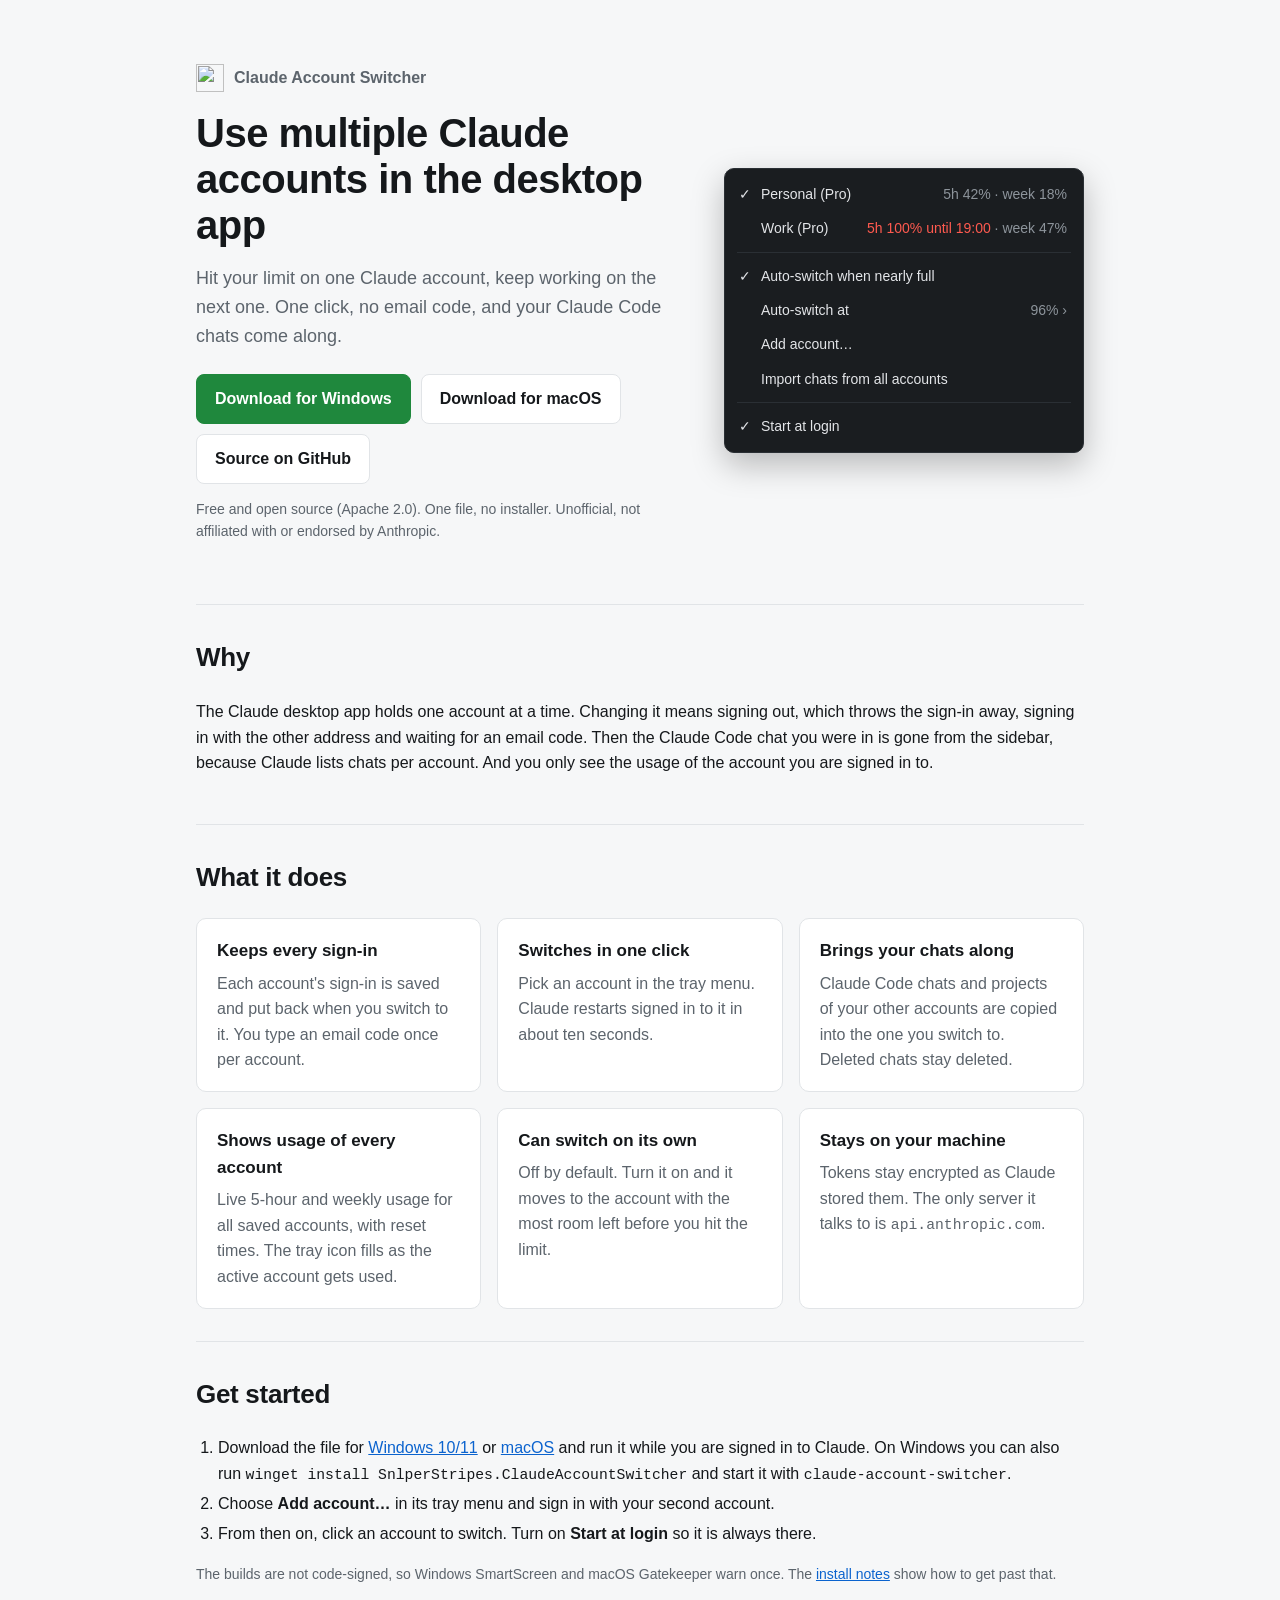
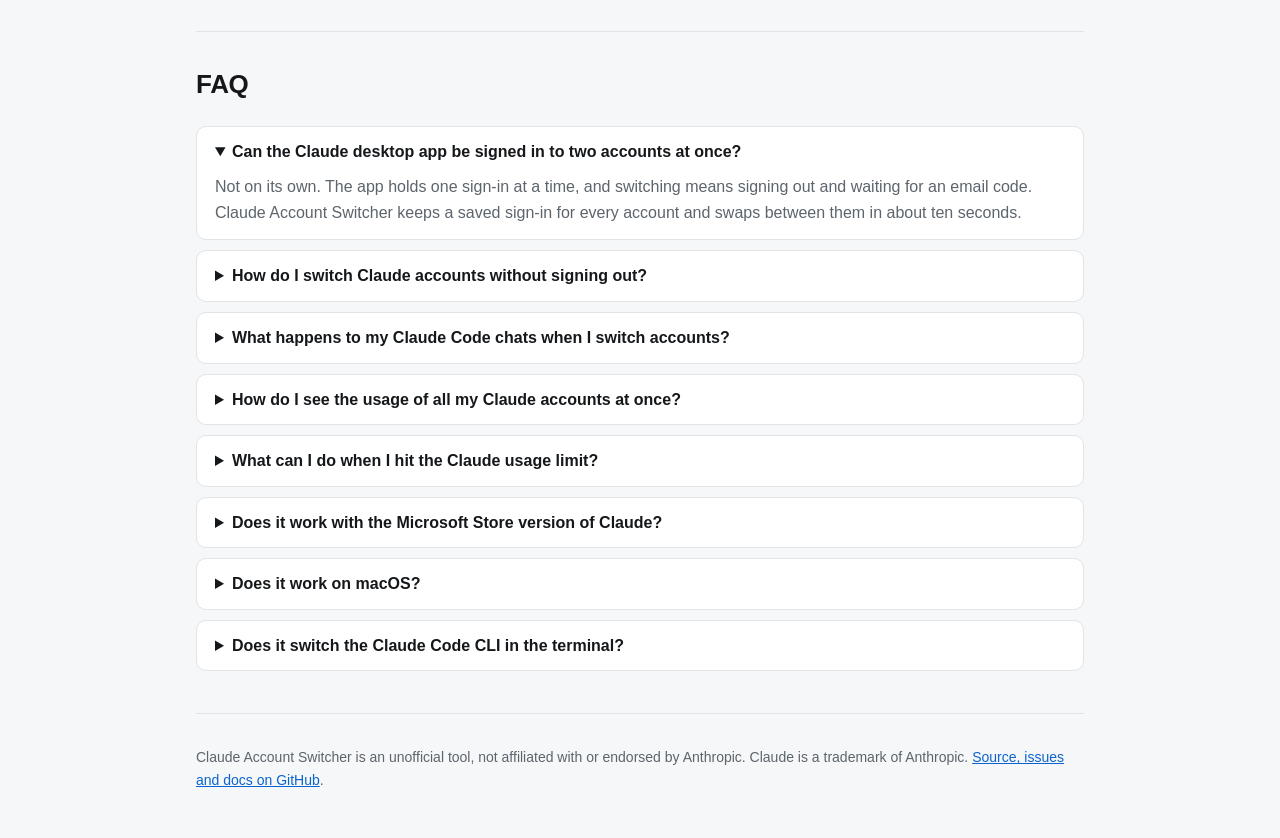
==== docs/index.html @ 1745440b "Mention the winget package in the README and on the landing page SnlperStripes.ClaudeAccountSwitcher" ====
<!doctype html>
<html lang="en">
<head>
<meta charset="utf-8">
<meta name="viewport" content="width=device-width, initial-scale=1">
<title>Claude Account Switcher: use multiple Claude accounts in the desktop app</title>
<meta name="description" content="Free tray tool for Windows and macOS. Switch the Claude desktop app between accounts in one click, without signing out or waiting for an email code. Claude Code chats come along, and you see the live usage of every account.">
<link rel="canonical" href="https://snlperstripes.github.io/claude-account-switcher/">
<link rel="icon" href="mark.svg" type="image/svg+xml">
<meta name="theme-color" content="#0E1012">

<meta property="og:type" content="website">
<meta property="og:title" content="Claude Account Switcher: use multiple Claude accounts in the desktop app">
<meta property="og:description" content="Switch the Claude desktop app between accounts in one click. No email code, your Claude Code chats come along, live usage of every account.">
<meta property="og:url" content="https://snlperstripes.github.io/claude-account-switcher/">
<meta property="og:image" content="https://snlperstripes.github.io/claude-account-switcher/social-preview.png">
<meta name="twitter:card" content="summary_large_image">

<script type="application/ld+json">
{
  "@context": "https://schema.org",
  "@graph": [
    {
      "@type": "SoftwareApplication",
      "name": "Claude Account Switcher",
      "description": "Tray tool that switches the Claude desktop app between accounts in one click, keeps every sign-in, carries Claude Code chats and projects across accounts and shows the live usage of every account. Unofficial, not affiliated with Anthropic.",
      "applicationCategory": "UtilitiesApplication",
      "operatingSystem": "Windows 10, Windows 11, macOS",
      "url": "https://snlperstripes.github.io/claude-account-switcher/",
      "downloadUrl": "https://github.com/SnlperStripes/claude-account-switcher/releases/latest",
      "license": "https://www.apache.org/licenses/LICENSE-2.0",
      "isAccessibleForFree": true,
      "offers": { "@type": "Offer", "price": "0", "priceCurrency": "USD" },
      "author": { "@type": "Person", "name": "SnlperStripes", "url": "https://github.com/SnlperStripes" },
      "sameAs": ["https://github.com/SnlperStripes/claude-account-switcher"]
    },
    {
      "@type": "FAQPage",
      "mainEntity": [
        { "@type": "Question", "name": "Can the Claude desktop app be signed in to two accounts at once?",
          "acceptedAnswer": { "@type": "Answer", "text": "Not on its own. The app holds one sign-in at a time, and switching means signing out and waiting for an email code. Claude Account Switcher keeps a saved sign-in for every account and swaps between them in about ten seconds." } },
        { "@type": "Question", "name": "How do I switch Claude accounts without signing out?",
          "acceptedAnswer": { "@type": "Answer", "text": "Install Claude Account Switcher, add each account once with Add account, then pick an account from the tray menu. You never use Sign out again." } },
        { "@type": "Question", "name": "What happens to my Claude Code chats when I switch accounts?",
          "acceptedAnswer": { "@type": "Answer", "text": "They come along. The switcher copies the chat list and projects of your other accounts into the one you switch to, so the chat you were in shows up in the sidebar and you can keep going." } },
        { "@type": "Question", "name": "How do I see the usage of all my Claude accounts at once?",
          "acceptedAnswer": { "@type": "Answer", "text": "The tray menu shows 5-hour and weekly usage of every saved account, live, with when each limit resets." } },
        { "@type": "Question", "name": "Does it work with the Microsoft Store version of Claude?",
          "acceptedAnswer": { "@type": "Answer", "text": "Yes. It finds the Store app's real data folder and works with the direct download too, on Windows 10 and 11." } },
        { "@type": "Question", "name": "Does it switch the Claude Code CLI in the terminal?",
          "acceptedAnswer": { "@type": "Answer", "text": "No. It switches the Claude desktop app, including the Claude Code chats inside it. The claude command in a terminal keeps its own sign-in." } }
      ]
    }
  ]
}
</script>

<style>
  :root {
    --bg: #F6F7F8; --surface: #FFFFFF; --border: #E1E4E7; --text: #15181B; --muted: #5C646C;
    --menu-bg: #1A1D20; --menu-border: #2A2F34; --menu-text: #E3E5E8; --menu-dim: #8D949B;
    --green: #1F9D45; --green-btn: #1F883D; --red: #FF5A4F; --link: #0B63CE;
  }
  @media (prefers-color-scheme: dark) {
    :root:not([data-theme="light"]) {
      --bg: #0E1012; --surface: #15181B; --border: #2A2F34; --text: #ECEEF0; --muted: #9BA1A7;
      --green: #34C759; --link: #6CB4FF;
    }
  }
  :root[data-theme="dark"] {
    --bg: #0E1012; --surface: #15181B; --border: #2A2F34; --text: #ECEEF0; --muted: #9BA1A7;
    --green: #34C759; --link: #6CB4FF;
  }
  * { box-sizing: border-box; }
  body {
    margin: 0; background: var(--bg); color: var(--text);
    font: 16px/1.6 "Segoe UI Variable Text", "Segoe UI", -apple-system, BlinkMacSystemFont, "Helvetica Neue", Arial, sans-serif;
  }
  a { color: var(--link); }
  main { max-width: 920px; margin: 0 auto; padding: 0 16px; }
  header.hero { display: grid; grid-template-columns: 1fr 360px; gap: 40px; align-items: center; padding: 64px 0 48px; }
  .brand { display: flex; align-items: center; gap: 10px; font-weight: 600; color: var(--muted); margin-bottom: 18px; }
  .brand img { width: 28px; height: 28px; }
  h1 { font-size: 40px; line-height: 1.15; letter-spacing: -0.5px; margin: 0 0 16px; }
  .lead { font-size: 18px; color: var(--muted); margin: 0 0 24px; }
  .buttons { display: flex; flex-wrap: wrap; gap: 10px; margin-bottom: 12px; }
  .btn { display: inline-block; padding: 11px 18px; border-radius: 8px; font-weight: 600; text-decoration: none; border: 1px solid var(--border); color: var(--text); background: var(--surface); }
  .btn.primary { background: var(--green-btn); border-color: var(--green-btn); color: #fff; }
  .small { font-size: 14px; color: var(--muted); }

  .menu { background: var(--menu-bg); border: 1px solid var(--menu-border); border-radius: 10px; padding: 8px 0; color: var(--menu-text); font-size: 14px; box-shadow: 0 12px 32px rgba(0,0,0,.25); }
  .menu div { display: flex; justify-content: space-between; gap: 12px; padding: 6px 16px 6px 36px; position: relative; }
  .menu .on::before { content: "✓"; position: absolute; left: 14px; }
  .menu .dim { color: var(--menu-dim); white-space: nowrap; }
  .menu .red { color: var(--red); }
  .menu hr { border: 0; border-top: 1px solid var(--menu-border); margin: 6px 12px; }

  section { padding: 32px 0; border-top: 1px solid var(--border); }
  h2 { font-size: 26px; margin: 0 0 20px; letter-spacing: -0.3px; }
  .grid { display: grid; grid-template-columns: repeat(auto-fit, minmax(260px, 1fr)); gap: 16px; }
  .card { background: var(--surface); border: 1px solid var(--border); border-radius: 10px; padding: 18px 20px; }
  .card h3 { margin: 0 0 6px; font-size: 17px; }
  .card p { margin: 0; color: var(--muted); }
  ol, ul { padding-left: 22px; }
  li { margin: 4px 0; }
  details { background: var(--surface); border: 1px solid var(--border); border-radius: 10px; padding: 12px 18px; margin-bottom: 10px; }
  summary { cursor: pointer; font-weight: 600; }
  details p { margin: 10px 0 2px; color: var(--muted); }
  code { font-family: ui-monospace, "Cascadia Code", Consolas, monospace; font-size: 0.92em; }
  footer { padding: 32px 0 48px; border-top: 1px solid var(--border); color: var(--muted); font-size: 14px; }

  @media (max-width: 760px) {
    header.hero { grid-template-columns: 1fr; padding-top: 40px; gap: 28px; }
    h1 { font-size: 31px; }
  }
</style>
</head>
<body>
<main>

<header class="hero">
  <div>
    <div class="brand"><img src="mark.svg" alt="">Claude Account Switcher</div>
    <h1>Use multiple Claude accounts in the desktop app</h1>
    <p class="lead">Hit your limit on one Claude account, keep working on the next one. One click, no email code, and your Claude Code chats come along.</p>
    <div class="buttons">
      <a class="btn primary" href="https://github.com/SnlperStripes/claude-account-switcher/releases/latest/download/claude-account-switcher-windows-amd64.exe">Download for Windows</a>
      <a class="btn" href="https://github.com/SnlperStripes/claude-account-switcher/releases/latest/download/claude-account-switcher-macos">Download for macOS</a>
      <a class="btn" href="https://github.com/SnlperStripes/claude-account-switcher">Source on GitHub</a>
    </div>
    <p class="small">Free and open source (Apache 2.0). One file, no installer. Unofficial, not affiliated with or endorsed by Anthropic.</p>
  </div>

  <div class="menu" role="img" aria-label="The tray menu: two accounts with their 5-hour and weekly usage, the auto-switch toggle and Add account.">
    <div class="on"><span>Personal (Pro)</span><span class="dim">5h 42% · week 18%</span></div>
    <div><span>Work (Pro)</span><span class="dim"><span class="red">5h 100% until 19:00</span> · week 47%</span></div>
    <hr>
    <div class="on"><span>Auto-switch when nearly full</span></div>
    <div><span>Auto-switch at</span><span class="dim">96% ›</span></div>
    <div><span>Add account…</span></div>
    <div><span>Import chats from all accounts</span></div>
    <hr>
    <div class="on"><span>Start at login</span></div>
  </div>
</header>

<section>
  <h2>Why</h2>
  <p>The Claude desktop app holds one account at a time. Changing it means signing out, which throws the sign-in away, signing in with the other address and waiting for an email code. Then the Claude Code chat you were in is gone from the sidebar, because Claude lists chats per account. And you only see the usage of the account you are signed in to.</p>
</section>

<section>
  <h2>What it does</h2>
  <div class="grid">
    <div class="card"><h3>Keeps every sign-in</h3><p>Each account's sign-in is saved and put back when you switch to it. You type an email code once per account.</p></div>
    <div class="card"><h3>Switches in one click</h3><p>Pick an account in the tray menu. Claude restarts signed in to it in about ten seconds.</p></div>
    <div class="card"><h3>Brings your chats along</h3><p>Claude Code chats and projects of your other accounts are copied into the one you switch to. Deleted chats stay deleted.</p></div>
    <div class="card"><h3>Shows usage of every account</h3><p>Live 5-hour and weekly usage for all saved accounts, with reset times. The tray icon fills as the active account gets used.</p></div>
    <div class="card"><h3>Can switch on its own</h3><p>Off by default. Turn it on and it moves to the account with the most room left before you hit the limit.</p></div>
    <div class="card"><h3>Stays on your machine</h3><p>Tokens stay encrypted as Claude stored them. The only server it talks to is <code>api.anthropic.com</code>.</p></div>
  </div>
</section>

<section>
  <h2>Get started</h2>
  <ol>
    <li>Download the file for <a href="https://github.com/SnlperStripes/claude-account-switcher/releases/latest/download/claude-account-switcher-windows-amd64.exe">Windows 10/11</a> or <a href="https://github.com/SnlperStripes/claude-account-switcher/releases/latest/download/claude-account-switcher-macos">macOS</a> and run it while you are signed in to Claude. On Windows you can also run <code>winget install SnlperStripes.ClaudeAccountSwitcher</code> and start it with <code>claude-account-switcher</code>.</li>
    <li>Choose <b>Add account…</b> in its tray menu and sign in with your second account.</li>
    <li>From then on, click an account to switch. Turn on <b>Start at login</b> so it is always there.</li>
  </ol>
  <p class="small">The builds are not code-signed, so Windows SmartScreen and macOS Gatekeeper warn once. The <a href="https://github.com/SnlperStripes/claude-account-switcher#install">install notes</a> show how to get past that.</p>
</section>

<section>
  <h2>FAQ</h2>
  <details open>
    <summary>Can the Claude desktop app be signed in to two accounts at once?</summary>
    <p>Not on its own. The app holds one sign-in at a time, and switching means signing out and waiting for an email code. Claude Account Switcher keeps a saved sign-in for every account and swaps between them in about ten seconds.</p>
  </details>
  <details>
    <summary>How do I switch Claude accounts without signing out?</summary>
    <p>Install the switcher, add each account once with <b>Add account…</b>, then pick an account from the tray menu. You never use Sign out again.</p>
  </details>
  <details>
    <summary>What happens to my Claude Code chats when I switch accounts?</summary>
    <p>They come along. The switcher copies the chat list and projects of your other accounts into the one you switch to, so the chat you were in shows up in the sidebar and you can keep going.</p>
  </details>
  <details>
    <summary>How do I see the usage of all my Claude accounts at once?</summary>
    <p>The tray menu shows 5-hour and weekly usage of every saved account, live, with when each limit resets. <code>claude-account-switcher -status</code> prints the same in a terminal.</p>
  </details>
  <details>
    <summary>What can I do when I hit the Claude usage limit?</summary>
    <p>Switch to an account that has room left, or let <b>Auto-switch</b> do it for you shortly before the limit.</p>
  </details>
  <details>
    <summary>Does it work with the Microsoft Store version of Claude?</summary>
    <p>Yes. It finds the Store app's real data folder and works with the direct download too, on Windows 10 and 11.</p>
  </details>
  <details>
    <summary>Does it work on macOS?</summary>
    <p>It builds for macOS (universal), but nobody has tested it on a real Mac yet. A <a href="https://github.com/SnlperStripes/claude-account-switcher/issues/new?template=macos_report.yml">test report</a> helps.</p>
  </details>
  <details>
    <summary>Does it switch the Claude Code CLI in the terminal?</summary>
    <p>No. It switches the Claude desktop app, including the Claude Code chats inside it. The <code>claude</code> command in a terminal keeps its own sign-in, and the switcher does not touch it.</p>
  </details>
</section>

<footer>
  Claude Account Switcher is an unofficial tool, not affiliated with or endorsed by Anthropic. Claude is a trademark of Anthropic.
  <a href="https://github.com/SnlperStripes/claude-account-switcher">Source, issues and docs on GitHub</a>.
</footer>

</main>
</body>
</html>
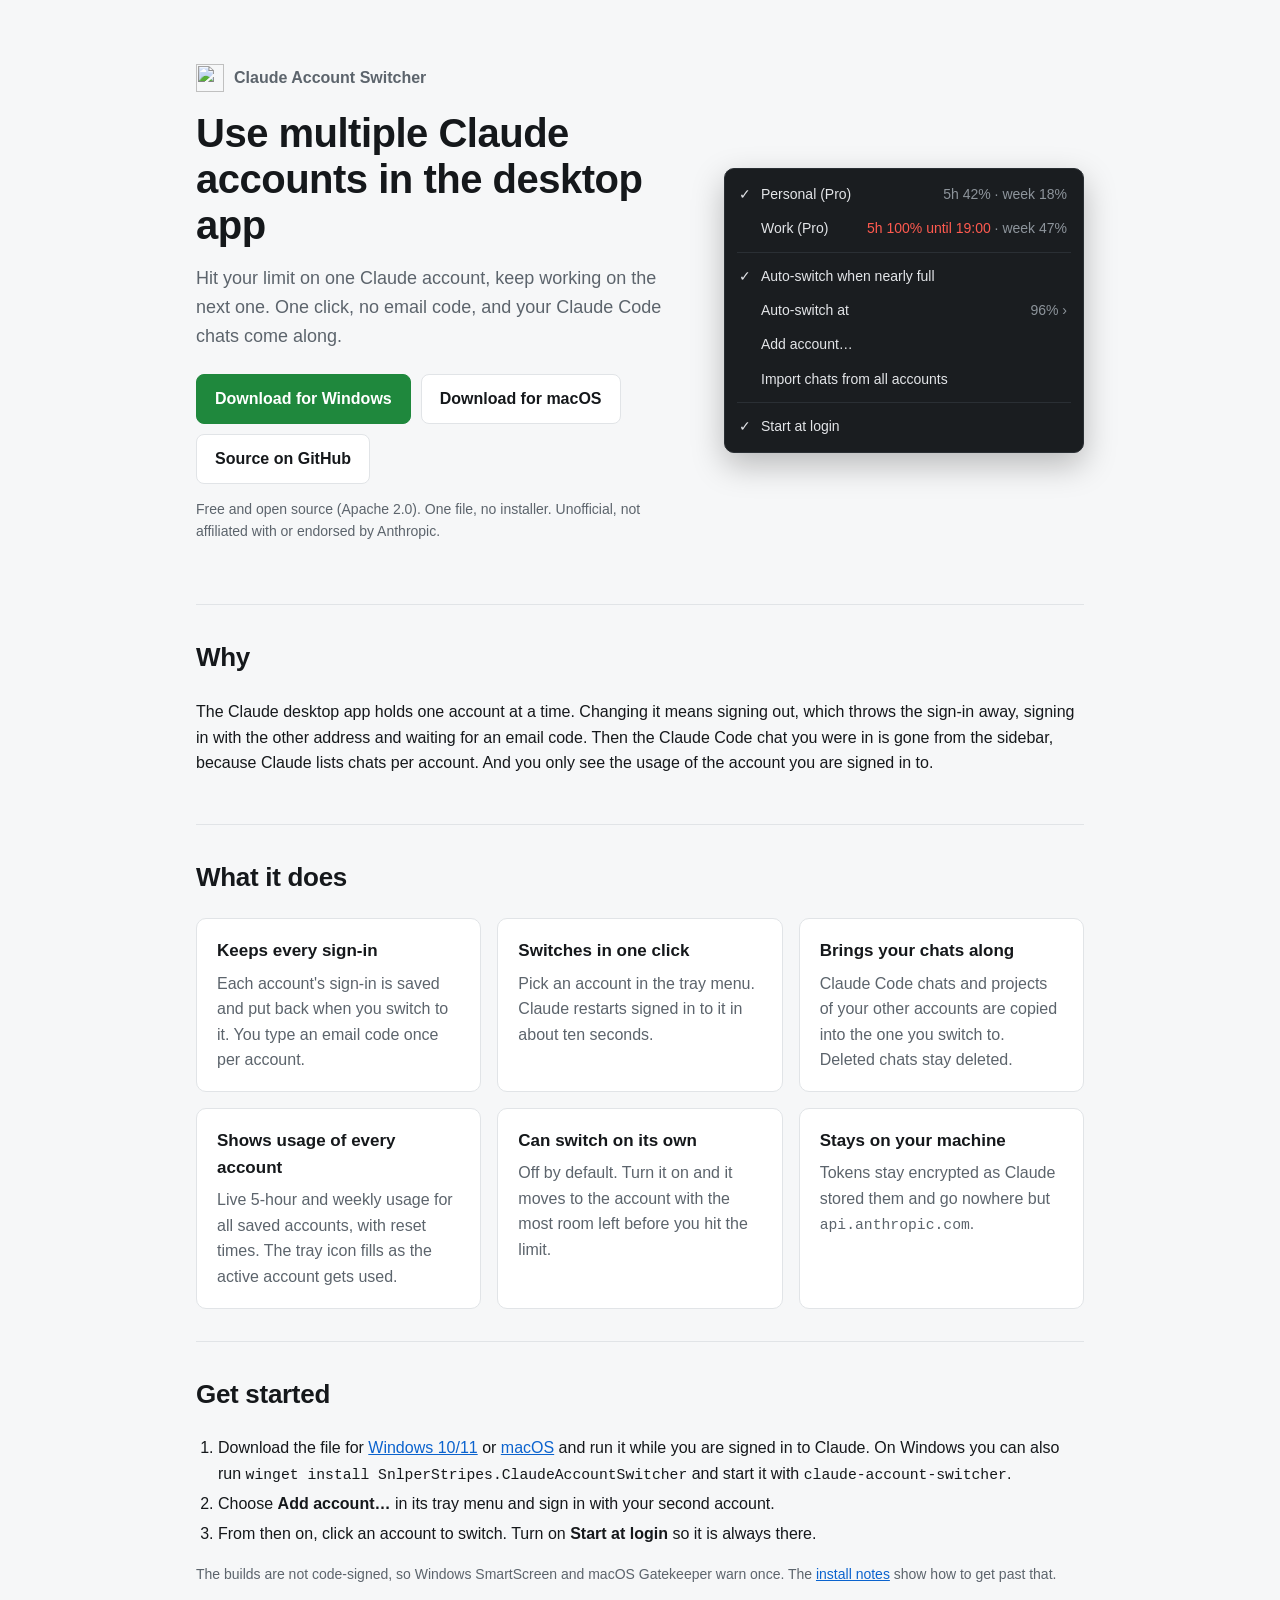
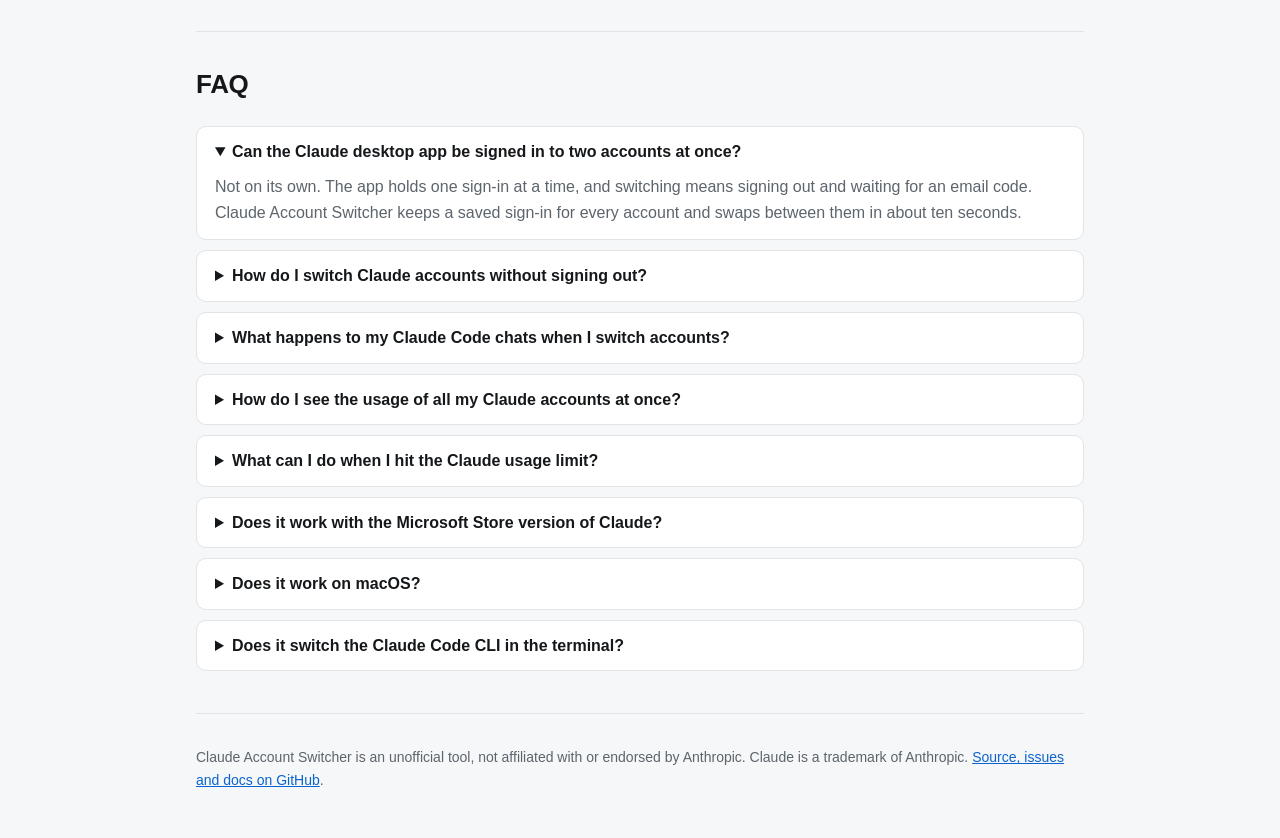
==== commit fd4d41ac: "Add a daily update check Once a day the switcher asks GitHub for the latest release. When it is newe" ====
--- a/docs/index.html
+++ b/docs/index.html
@@ -157,7 +157,7 @@
     <div class="card"><h3>Brings your chats along</h3><p>Claude Code chats and projects of your other accounts are copied into the one you switch to. Deleted chats stay deleted.</p></div>
     <div class="card"><h3>Shows usage of every account</h3><p>Live 5-hour and weekly usage for all saved accounts, with reset times. The tray icon fills as the active account gets used.</p></div>
     <div class="card"><h3>Can switch on its own</h3><p>Off by default. Turn it on and it moves to the account with the most room left before you hit the limit.</p></div>
-    <div class="card"><h3>Stays on your machine</h3><p>Tokens stay encrypted as Claude stored them. The only server it talks to is <code>api.anthropic.com</code>.</p></div>
+    <div class="card"><h3>Stays on your machine</h3><p>Tokens stay encrypted as Claude stored them and go nowhere but <code>api.anthropic.com</code>.</p></div>
   </div>
 </section>
 
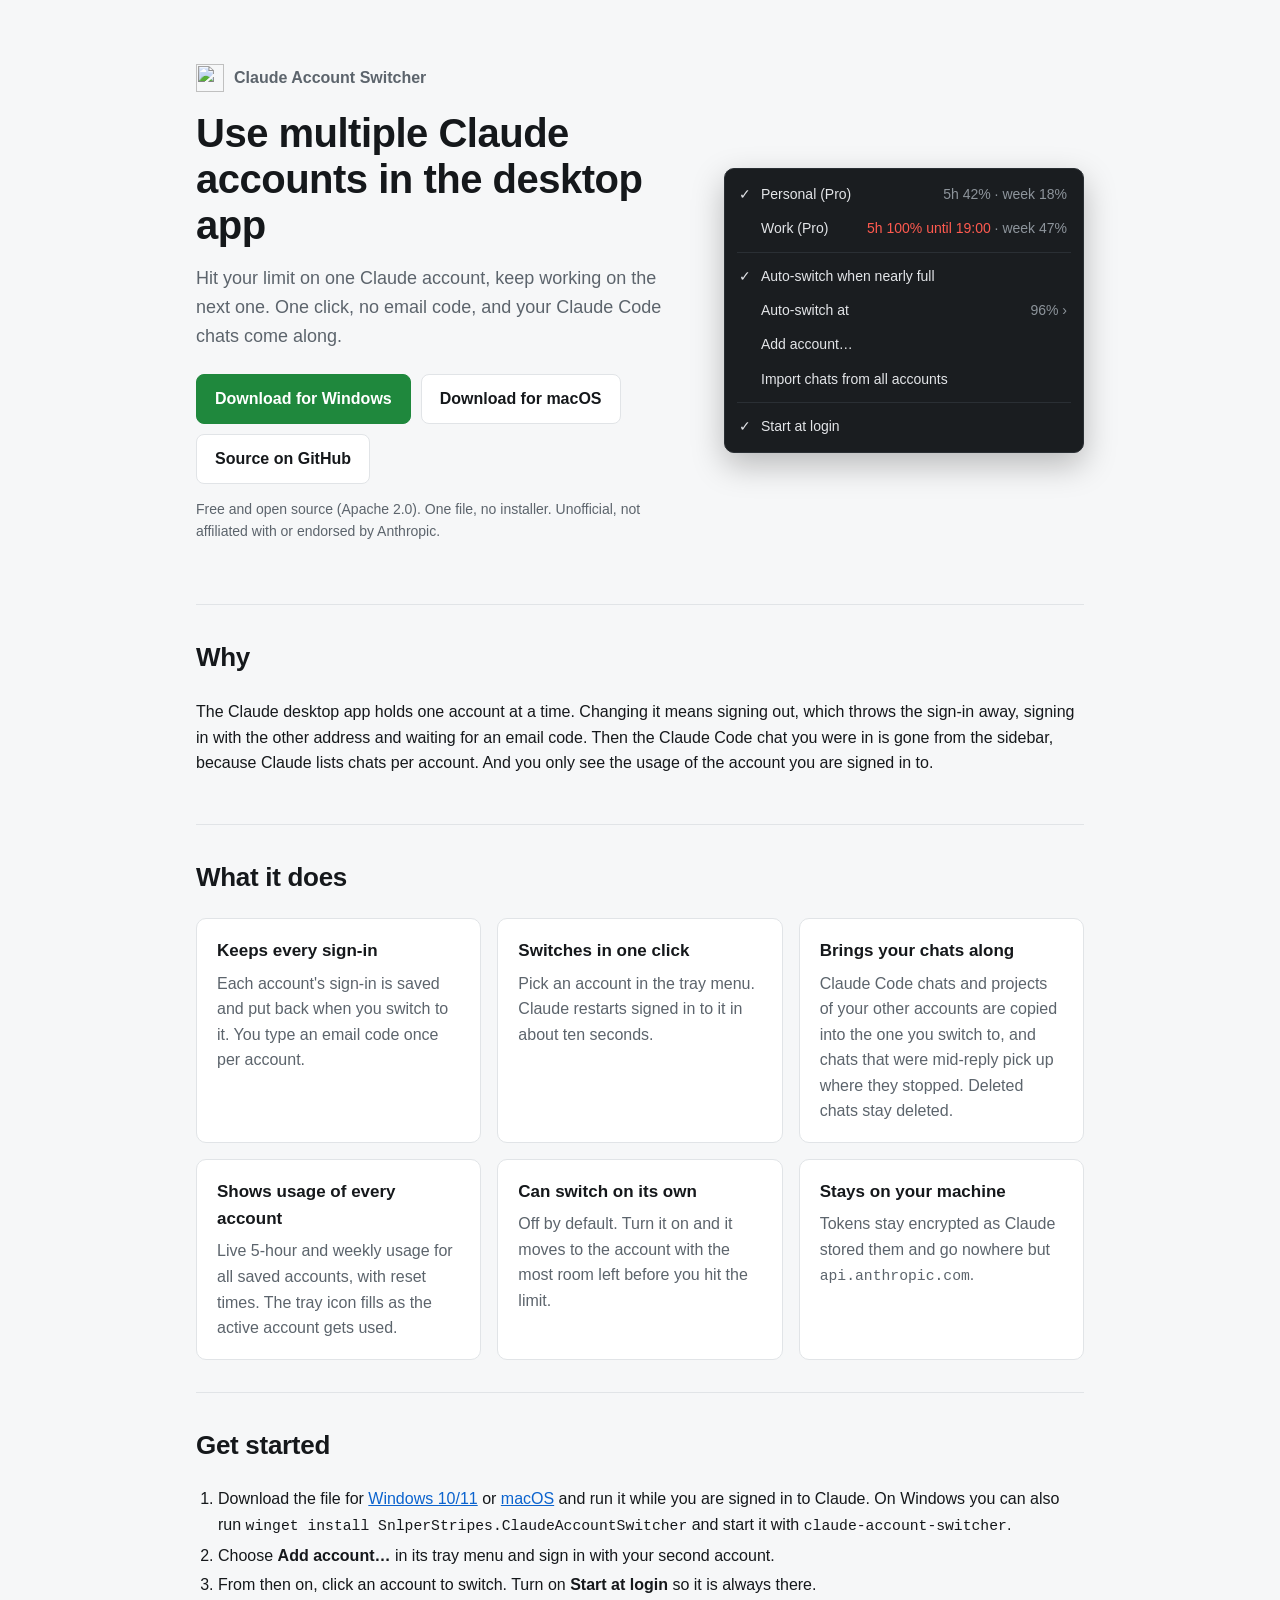
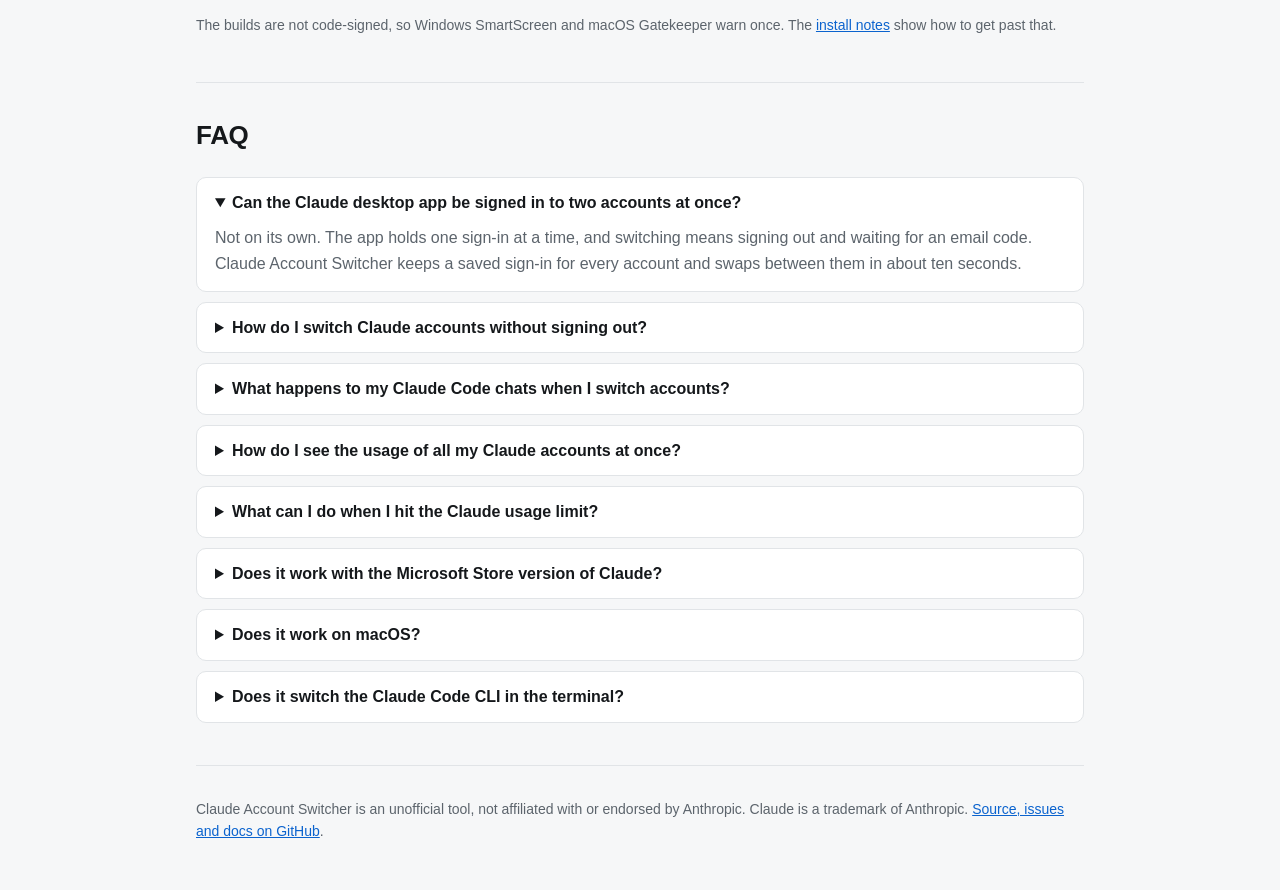
==== commit f024edcb: "Continue chats that a switch stopped mid-reply A switch restarts Claude, which stops every Claude Co" ====
--- a/docs/index.html
+++ b/docs/index.html
@@ -154,7 +154,7 @@
   <div class="grid">
     <div class="card"><h3>Keeps every sign-in</h3><p>Each account's sign-in is saved and put back when you switch to it. You type an email code once per account.</p></div>
     <div class="card"><h3>Switches in one click</h3><p>Pick an account in the tray menu. Claude restarts signed in to it in about ten seconds.</p></div>
-    <div class="card"><h3>Brings your chats along</h3><p>Claude Code chats and projects of your other accounts are copied into the one you switch to. Deleted chats stay deleted.</p></div>
+    <div class="card"><h3>Brings your chats along</h3><p>Claude Code chats and projects of your other accounts are copied into the one you switch to, and chats that were mid-reply pick up where they stopped. Deleted chats stay deleted.</p></div>
     <div class="card"><h3>Shows usage of every account</h3><p>Live 5-hour and weekly usage for all saved accounts, with reset times. The tray icon fills as the active account gets used.</p></div>
     <div class="card"><h3>Can switch on its own</h3><p>Off by default. Turn it on and it moves to the account with the most room left before you hit the limit.</p></div>
     <div class="card"><h3>Stays on your machine</h3><p>Tokens stay encrypted as Claude stored them and go nowhere but <code>api.anthropic.com</code>.</p></div>
